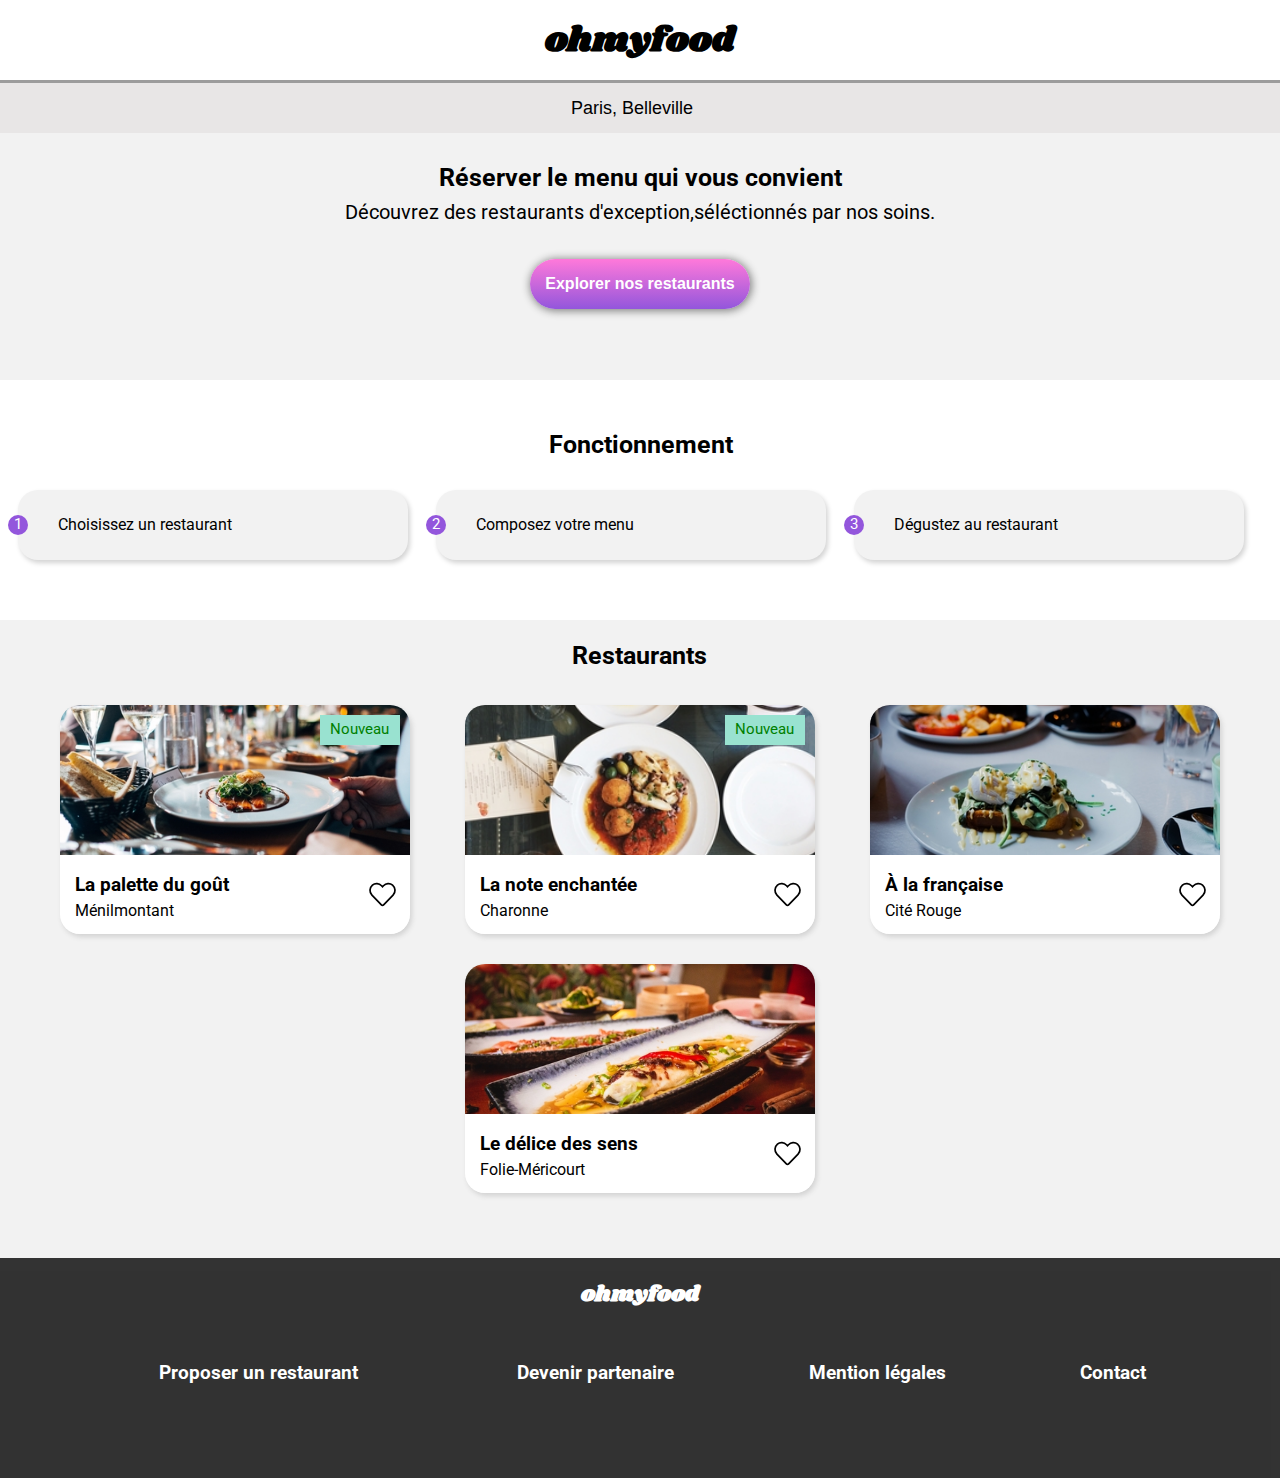
==== index.html @ 5692b126 "Remplacement des fichiers css mediaqueries pour optimisation" ====
<!DOCTYPE html>
<html lang="fr">
    <head>
        <meta charset="UTF-8">
        <link rel="stylesheet" media="all and (min-width: 300px) and (max-width: 480px)" href="css/styles.css">
        <link rel="stylesheet" media="all and (min-width: 481px)" href="css/others-screens.css">
        <link rel="stylesheet" href="https://use.fontawesome.com/releases/v5.15.3/css/all.css" integrity="sha384-SZXxX4whJ79/gErwcOYf+zWLeJdY/qpuqC4cAa9rOGUstPomtqpuNWT9wdPEn2fk" crossorigin="anonymous">
        <link rel="preconnect" href="https://fonts.googleapis.com">
        <link href="https://fonts.googleapis.com/css2?family=Shrikhand&display=swap" rel="stylesheet"> 
        <link href="https://fonts.googleapis.com/css2?family=Roboto:wght@300;400;500;700&family=Shrikhand&display=swap" rel="stylesheet">
        <meta http-equiv="X-UA-Compatible" content="IE=edge">
        <meta name="viewport" content="width=device-width, initial-scale=1.0">
        <title>ohmyfood</title>
    </head>
    <body>
        <div id="bloc-page">
            <div class="background-spinner">
                <div class="spinner">
                    <div class="dot-spinner"></div>
                </div>
            </div>
        <header>
            <div class="logo">
                <a href="index.html" class="header-logo">
                <h1>ohmyfood</h1>
                </a>
            </div>
        </header>
        <section class="search">
            <div class="search-city">
                <input type="search" value="Paris, Belleville" />
                <i class="fas fa-map-marker-alt"></i>
            </div>
            <div class="title">
                <h2>Réserver le menu qui vous convient</h2>
                <p>Découvrez des restaurants d'exception,séléctionnés par nos soins.</p>
            </div>
            <div class="explore">
                <input type="submit" value="Explorer nos restaurants" />
            </div>
        </section>
        <section class="function-contain">
            <div class="function">
                <h2>Fonctionnement</h2>
                <div class="function-steps">
                    <div class="function-step">
                        <div class="number">
                            1
                        </div>
                        <div class="icon">
                            <i class="fas fa-mobile-alt"></i>
                        </div>
                        <p class="text">
                            Choisissez un restaurant
                        </p>
                    </div>
                    <div class="function-step">
                        <div class="number">
                            2
                        </div>
                        <div class="icon">
                            <i class="fas fa-list"></i>
                        </div>
                        <p class="text">
                            Composez votre menu
                        </p>
                    </div>
                    <div class="function-step">
                        <div class="number">
                            3
                        </div>
                        <div class="icon">
                            <i class="fas fa-store"></i>
                        </div>
                        <p class="text">
                            Dégustez au restaurant
                        </p>
                    </div>
                </div>   
            </div>
        </section>
        <section class="restaurants">
            <h2 class="restaurants-title">Restaurants</h2>
            <div class="restaurants-cards">
                <a href="/menu/La-palette-du-goût.html">
                    <div class="restaurant-card">
                        <div class="restaurant-card-img">
                            <img src="images-resizing/La-palette-du-goût.jpg" alt="La palette du goût" />
                        </div>
                        <div class="new">
                            <p>Nouveau</p>
                        </div>
                        <div class="restaurant-bloc">
                            <div class="restaurant-info">
                                <h3 class="restaurant-name">La palette du goût</h3>
                                <p class="restaurant-city">Ménilmontant</p>
                            </div>
                            <div class="heart-icon">
                                <svg class="heart-main" xmlns="http://www.w3.org/2000/svg" viewBox="0 0 512 512">
                                    <path 
                                    d="M462.3 62.6C407.5 15.9 326 24.3 275.7 76.2L256 96.5l-19.7-20.3C186.1 24.3 104.5 15.9 49.7 62.6c-62.8 53.6-66.1 149.8-9.9 207.9l193.5 199.8c12.5 12.9 32.8 12.9 45.3 0l193.5-199.8c56.3-58.1 53-154.3-9.8-207.9z">     
                                    </path>
                                    <defs>
                                        <linearGradient id="mygradient">
                                            <stop offset="0%" stop-color="#FF79DA" />
                                            <stop offset="70%" stop-color="#9356DC" />
                                        </linearGradient>
                                    </defs>        
                                </svg>
                            </div>
                        </div>
                    </div>
                </a>
                <a href="/menu/La-note-enchantée.html">
                    <div class="restaurant-card">
                        <div class="restaurant-card-img">
                            <img src="images-resizing/La-note-enchantée.jpg" alt="La note enchantée" />
                        </div>
                        <div class="new">
                            <p>Nouveau</p>
                        </div>
                        <div class="restaurant-bloc">
                            <div class="restaurant-info">
                                <h3 class="restaurant-name">La note enchantée</h3>
                                <p class="restaurant-city">Charonne</p>
                            </div>
                            <div class="heart-icon">
                                <svg class="heart-main" xmlns="http://www.w3.org/2000/svg" viewBox="0 0 512 512">
                                    <path 
                                    d="M462.3 62.6C407.5 15.9 326 24.3 275.7 76.2L256 96.5l-19.7-20.3C186.1 24.3 104.5 15.9 49.7 62.6c-62.8 53.6-66.1 149.8-9.9 207.9l193.5 199.8c12.5 12.9 32.8 12.9 45.3 0l193.5-199.8c56.3-58.1 53-154.3-9.8-207.9z">     
                                    </path>
                                    <defs>
                                        <linearGradient id="mygradient">
                                            <stop offset="0%" stop-color="#FF79DA" />
                                            <stop offset="70%" stop-color="#9356DC" />
                                        </linearGradient>
                                    </defs>        
                                </svg>
                            </div>
                        </div>
                    </div>
                </a>
                <a href="/menu/A-la-française.html">
                    <div class="restaurant-card">
                        <div class="restaurant-card-img">
                            <img src="images-resizing/À-la-française.jpg" alt="A la française" />
                        </div>
                        <div class="restaurant-bloc">
                            <div class="restaurant-info">
                                <h3 class="restaurant-name">À la française</h3>
                                <p class="restaurant-city">Cité Rouge</p>
                            </div>
                            <div class="heart-icon">
                                <svg class="heart-main" xmlns="http://www.w3.org/2000/svg" viewBox="0 0 512 512">
                                    <path 
                                    d="M462.3 62.6C407.5 15.9 326 24.3 275.7 76.2L256 96.5l-19.7-20.3C186.1 24.3 104.5 15.9 49.7 62.6c-62.8 53.6-66.1 149.8-9.9 207.9l193.5 199.8c12.5 12.9 32.8 12.9 45.3 0l193.5-199.8c56.3-58.1 53-154.3-9.8-207.9z">     
                                    </path>
                                    <defs>
                                        <linearGradient id="mygradient">
                                            <stop offset="0%" stop-color="#FF79DA" />
                                            <stop offset="70%" stop-color="#9356DC" />
                                        </linearGradient>
                                    </defs>        
                                </svg>
                            </div>
                        </div>
                    </div>
                </a>
                <a href="/menu/Le-délice-des-sens.html">
                    <div class="restaurant-card">
                        <div class="restaurant-card-img">
                            <img src="images-resizing/Le-délice-des-sens.jpg" alt="Le délice des sens" />
                        </div>
                        <div class="restaurant-bloc">
                            <div class="restaurant-info">
                                <h3 class="restaurant-name">Le délice des sens</h3>
                                <p class="restaurant-city">Folie-Méricourt</p>
                            </div>
                            <div class="heart-icon">
                                <svg class="heart-main" xmlns="http://www.w3.org/2000/svg" viewBox="0 0 512 512">
                                    <path 
                                    d="M462.3 62.6C407.5 15.9 326 24.3 275.7 76.2L256 96.5l-19.7-20.3C186.1 24.3 104.5 15.9 49.7 62.6c-62.8 53.6-66.1 149.8-9.9 207.9l193.5 199.8c12.5 12.9 32.8 12.9 45.3 0l193.5-199.8c56.3-58.1 53-154.3-9.8-207.9z">     
                                    </path>
                                    <defs>
                                        <linearGradient id="mygradient">
                                            <stop offset="0%" stop-color="#FF79DA" />
                                            <stop offset="70%" stop-color="#9356DC" />
                                        </linearGradient>
                                    </defs>        
                                </svg>
                            </div>
                        </div>
                    </div>
                </a>
            </div>
        </section>
        <footer>
            <a href="index.html" class="header-logo"><h3>ohmyfood</h3></a>
            <div class="footer-bloc-links">
                <div class="footer-bloc-link">
                    <h3 class="footer-bloc-link-title"><a href="#">Proposer un restaurant</a></h3>
                    <i class="fas fa-utensils"></i>
                </div>
                <div class="footer-bloc-link">
                    <h3 class="footer-bloc-link-title"><a href="#">Devenir partenaire</a></h3>
                    <i class="fas fa-hands-helping"></i>
                </div>
                <div class="footer-bloc-link">
                    <h3 class="legal-notice"><a href="#">Mention légales</a></h3>
                </div>
                <div class="footer-bloc-link">
                    <h3 class="contact"><a href="mailto:contact@ohmyfood.com">Contact</a></h3>
                </div>
            </div>
        </footer>
        </div>
    </body>
</html>
---- css/styles.css ----
@media all and (min-width: 300px) and (max-width: 480px) {

    body {

        margin: 0;
    }

    body a {

        text-decoration: none;
        color: black
    }
    
/* SPINNER */

    .background-spinner {

    width: 100%;
    height: 100%;
    background: white;
    margin:  auto;
    position: fixed;
    top: 0; bottom: 0; right: 0; left: 0;
    z-index: 2;
    animation: background-spinner 2s linear;
    visibility: hidden;
    }

    .spinner{
    
    border: 10px solid transparent;
    border-top: 10px solid #9356DC;
    border-bottom: 10px  solid #FF79DA;
    border-radius: 50%;
    margin: auto;
    width: 100px;
    height: 100px;
    position: fixed;
    left: 0; right: 0; bottom: 0; top: 0;
    animation: rotate 1.5s linear infinite;
    opacity: 1;
}

    .dot-spinner {

    border: 10px solid #99E2D0;
    background-color: #99E2D0;
    width: 1px;
    height: 1px;
    border-radius: 50%;
    margin: auto;
    position: fixed;
    left: 0; right: 0; top: 0; bottom: 0;
}

    @keyframes background-spinner {
    0%{
        visibility: visible;
        opacity: 0.9;
    }

    50%{
        visibility: visible;
        opacity: 0.9;
    }
    
    100%{
        visibility: hidden;
        opacity: 0;
    }  
}

    @keyframes rotate {
    0%{
        opacity: 1;
        transform: rotate(0deg);
    }

    100% {
        opacity: 1;
        transform: rotate(360deg);
    }
    }

/* HEADER */

    #bloc-page {

        font-family: "Roboto" , sans-serif;
    }

    .logo {

        width: 100%;
        height: 80px;
        display: flex;
        justify-content: center;
        align-items: center;
    }

    .logo a {

        text-decoration: none;
    }
    
    .logo h1 {

        font-family: 'Shrikhand', cursive;
        color: black;
        text-decoration: none;
    }

/* SECTION TITRE */

    .search {

        background-color: #f2f2f2;
        height: 300px;
    }

    .search-city {
        background-color: #e8e6e6;
        display: flex;
        justify-content: center;
        height: 40px;
        border-top: inset 3px #f0f0f0;
    }

    .search-city input {

        background-color: #e8e6e6;
        width: 35%;
        text-align: center;
        border: none;
    }

    .search-city i {

        display: flex;
        align-items: center;
        order: -1;
    }

    .title {

        text-align: center;
        margin-top: 30px;
    }

    .title h2, .title p {

        margin: 8px;
    }

    .explore {

        height: 80px;
        margin-top: 20px;
        display: flex;
        justify-content: center;
        align-items: center;
    }
    
    .explore input {

        width: 220px;
        height: 50px;
        border-radius: 30px;
        background: linear-gradient(180deg, #ff79da 0%, #9356dc 100%);
        color: white;
        font-size: 16px;
        font-weight: 600;
        box-shadow: 1px 1px 8px 1px grey; 
        border: none;
        cursor: pointer;
    }

    .explore input:hover {

        opacity: 85%;
        box-shadow: 1px 1px 15px 1px lightslategray;
        animation: shadow 0.5s ease-in both;
    }

/* Functions */

    .function {

        display: flex;
        flex-direction: column;
        align-items: center;
        margin-top: 50px;
    }

    .function h2 {

        width: 90%;
        padding-left: 20px;
    }

    .function-steps {

        display: flex;
        flex-direction: column;
        width: 98%;
    }

    .function-step {

        background-color: #f2f2f2;
        display: flex;
        justify-content: flex-start;
        align-items: center;
        margin: 10px 10px 10px 18px;
        border-radius: 20px;
        width: 90%;
        height: 70px;
        box-shadow: 2px 3px 5px lightgray;
    }
    
    .function-step:hover {

        background-color: #efe3ff;
        opacity: 80%;
        box-shadow: 1px 1px 15px 1px lightslategray;
        animation: shadow 0.5s ease-in both;  
    }

    @keyframes shadow {

        0% {

            box-shadow: 0 0 0 0 rgba(0, 0, 0, 0);
        }

        100% {

            box-shadow: 0 0 20px 0px lightslategray;
        }
        
    }

    .function-step:hover > .icon {

        color: #9356DC;
    }

    .text {

        display: flex;
        font-size: 16px;
    }

    .number {

        display: flex;
        justify-content: center;
        margin-right: 15px;
        margin-left: -10px;
        background-color: #9356DC;
        color: white;
        font-size: 15px;
        border-radius: 200px;
        height: 20px;
        width: 20px;
    }

    .icon {

        display: flex;
        align-items: center;
        margin-right: 15px;
    }


/* RESTAURANTS */

    .restaurants {

        display: flex;
        flex-direction: column;
        align-items: center;
        background-color: #f2f2f2;
        margin-top: 50px;
    }

    .restaurants-title {
 
        padding: 50px 0px 20px 20px;
        margin-bottom: 0;
        width: 295px;
    }

    .restaurants-cards {

        height: 1100px;
        display: flex;
        flex-direction: column;
        align-items: center;
    }

    .restaurant-card {

        position: relative;
        margin: 15px 0px 15px 0px;
        border-radius: 20px;
        box-shadow: 2px 3px 5px lightgrey;
    }

    .restaurant-card:hover {

        box-shadow: 1px 1px 15px 3px #efe3ff;
        animation: shadow 0.5s ease-in both;
    }

    .new {

        position: absolute;
        z-index: 1;
        top: 10px;
        right: 10px;
        width: 80px;
        height: 30px;
        background-color: #99E2D0;
        color: green;
    }

    .new p {

        display: flex;
        justify-content: center;
        margin: 0;
        padding: 5px;
        font-size: 15px;
    }

    .restaurant-card-img {

        width: 280px;
    }

    .restaurant-card-img img {

        width: 280px;
        height: 150px;
        border-top-left-radius: 20px;
        border-top-right-radius: 20px;
        object-fit: cover;

    }

    .restaurant-bloc {

        background-color: white;
        width: 280px;
        height: 80px;
        margin: -5px 0px 15px 0px;
        display: flex;
        justify-content: space-between;
        border-bottom-left-radius: 20px;
        border-bottom-right-radius: 20px;
    }

    .restaurant-info {

        padding-top: 15px;
        padding-left: 10px;
    }

    .restaurant-name {

        margin: 5px 0px 5px 5px;
    }

    .restaurant-city {

        margin: 0px 0px 0px 5px;
    }

    .heart-icon {

        display: flex;
        align-items: center;
        margin-right: 15px;
        fill: transparent;
        stroke: black;
        stroke-width: 35;
        cursor: pointer;
        position: relative;
    }

    svg {

        overflow: visible;
        width: 25px;
    }

    .heart-main:hover path {
        animation: stroke-color-animation 0.6s ease-in both;
    }

    @keyframes stroke-color-animation {
        
        0% {
            stroke: 100%;
            stroke-opacity: 1;
        }

        25%{
            stroke: 75%;
            transform: scale(1);
            stroke-opacity: 0.75;
        }
        
        50%{
            stroke: 50%;
            transform: scale(1);
            stroke-opacity: 0.5;
        }

        75% {
            stroke: 25%;
            transform: scale(1);
            stroke-opacity: 0.25;
        }

        100% {
            stroke: 0%;
            transform: scale(1);
            stroke-opacity: 0;
            fill: url(#mygradient)
        }
    }

/* FOOTER */

    footer {

        height: 220px;
        background-color: black;
        opacity: 80%;
    }

    footer a {

        color: white;
        text-decoration: none;
    }

    footer .header-logo h3 {

        margin-top: 0;
        padding-left: 25px;
        padding-top: 20px;
        font-family: 'Shrikhand', cursive;
    }

    .footer-bloc-links {

        padding-left: 25px;
        line-height: 2em;
    }

    .footer-bloc-link {

        display: flex;
    }

    .footer-bloc-link h3 {

        margin: 0;
    }

    .footer-bloc-link i {

        width: 25px;
        display: flex;
        align-items: center;
        color: white;
        order: -1;
    }

    .footer-bloc-link .fa-hands-helping {

        font-size: 14px;
    }
}
---- css/others-screens.css ----
@media all and (min-width: 481px) {

    body {

        margin: 0;
    }

    body a {

        text-decoration: none;
        color: black
    }


    .background-spinner {

        width: 100%;
        height: 100%;
        background: white;
        margin:  auto;
        position: fixed;
        top: 0; bottom: 0; right: 0; left: 0;
        z-index: 2;
        animation: background-spinner 2s linear;
        visibility: hidden;
    }
    
    .spinner{
        
        border: 10px solid transparent;
        border-top: 10px solid #9356DC;
        border-bottom: 10px  solid #FF79DA;
        border-radius: 50%;
        margin: auto;
        width: 100px;
        height: 100px;
        position: fixed;
        left: 0; right: 0; bottom: 0; top: 0;
        animation: rotate 1.5s linear infinite;
        opacity: 1;
    }
    
    .dot-spinner {
    
        border: 10px solid #99E2D0;
        background-color: #99E2D0;
        width: 1px;
        height: 1px;
        border-radius: 50%;
        margin: auto;
        position: fixed;
        left: 0; right: 0; top: 0; bottom: 0;
    }
    
    @keyframes background-spinner {
        0%{
            visibility: visible;
            opacity: 0.9;
        }
    
        50%{
            visibility: visible;
            opacity: 0.9;
        }
        
        100%{
            visibility: hidden;
            opacity: 0;
        }  
    }
    
    @keyframes rotate {
        0%{
            opacity: 1;
            transform: rotate(0deg);
        }
    
        100% {
            opacity: 1;
            transform: rotate(360deg);
        }
    }

/* HEADER */

    #bloc-page {

        width: 100%;
        margin: 0;
        padding: 0;
        font-family: "Roboto" , sans-serif;
    }

    .logo {

        width: 100%;
        height: 80px;
        display: flex;
        justify-content: center;
        align-items: center;
    }

    .logo a {

        text-decoration: none;
    }
    
    .logo h1 {

        font-family: 'Shrikhand', cursive;
        color: black;
        text-decoration: none;
        font-size: 35px;
    }

/* SECTION TITRE */

    .search {

        background-color: #f2f2f2;
        height: 300px;
    }

    .search-city {
        background-color: #e8e6e6;
        display: flex;
        justify-content: center;
        height: 50px;
        border-top: inset 3px #f0f0f0;
    }

    .search-city input {

        background-color: #e8e6e6;
        width: 35%;
        text-align: center;
        border: none;
        font-size: 18px;
        width: auto;
    }

    .search-city i {

        display: flex;
        align-items: center;
        order: -1;
    }

    .title {

        text-align: center;
        margin-top: 30px;
    }

    .title h2 {

        margin: 8px;
        font-size: 25px;
    }

    .title p {

        margin: 8px;
        font-size: 20px;
    }

    .explore {

        height: 80px;
        margin-top: 20px;
        display: flex;
        justify-content: center;
        align-items: center;
    }
    
    .explore input {

        width: 220px;
        height: 50px;
        border-radius: 30px;
        background: linear-gradient(180deg, #ff79da 0% ,#9356dc);
        color: white;
        font-size: 16px;
        font-weight: 600;
        box-shadow: 1px 1px 8px 1px grey; 
        border: none;
        cursor: pointer;
    }

    .explore input:hover {

        opacity: 85%;
        box-shadow: 1px 1px 15px 1px lightslategray;
        animation: shadow 0.5s ease-in both;
    }

    @keyframes shadow {

        0% {

            box-shadow: 0 0 0 0 rgba(0, 0, 0, 0);
        }

        100% {

            box-shadow: 0 0 20px 0px lightslategray;
        }
        
    }
}


/* Functions */
@media all and (min-width: 480px) and (max-width: 1024px) {

    .function {

        margin-top: 50px;
    }

    .function h2 {

        width: 95%;
        display: flex;
        justify-content: center;
        padding-left: 20px;
        font-size: 25px;
    }

    .function-steps {

        width: 98%;
        display: flex;
        flex-direction: column;
        align-items: center;
    }

    .function-step {

        background-color: #f2f2f2;
        display: flex;
        justify-content: flex-start;
        align-items: center;
        margin: 10px 10px 10px 18px;
        border-radius: 20px;
        width: 90%;
        height: 70px;
        box-shadow: 2px 3px 5px lightgray;
    }

    .function-step:hover {

        background-color: #efe3ff;
        opacity: 80%;
        box-shadow: 1px 1px 15px 1px lightslategray;
        animation: shadow 0.5s ease-in both;
    }

    .function-step:hover > .icon {

        color: #9356DC;
    }

    .text {

        display: flex;
        font-size: 16px;
    }

    .number {

        display: flex;
        justify-content: center;
        margin-right: 15px;
        margin-left: -10px;
        background-color: #9356DC;
        color: white;
        font-size: 15px;
        border-radius: 200px;
        height: 20px;
        width: 20px;
    }

    .icon {

        display: flex;
        align-items: center;
        margin-right: 15px;
    }
}

@media all and (min-width: 1024px) {

    .function {

        margin-top: 50px;
    }

    .function h2 {

        width: 97%;
        display: flex;
        justify-content: center;
        padding-left: 20px;
        font-size: 25px;
    }

    .function-steps {

        width: 98%;
        display: flex;
        flex-direction: row;
        align-items: center;
    }

    .function-step {

        background-color: #f2f2f2;
        display: flex;
        justify-content: flex-start;
        align-items: center;
        margin: 10px 10px 10px 18px;
        border-radius: 20px;
        width: 90%;
        height: 70px;
        box-shadow: 2px 3px 5px lightgray;
    }

    .function-step:hover {

        background-color: #efe3ff;
        opacity: 80%;
        box-shadow: 1px 1px 15px 1px lightslategray;
        animation: shadow 0.5s ease-in both;
    }

    .function-step:hover > .icon {

        color: #9356DC;
    }

    .text {

        display: flex;
        font-size: 16px;
    }

    .number {

        display: flex;
        justify-content: center;
        margin-right: 15px;
        margin-left: -10px;
        background-color: #9356DC;
        color: white;
        font-size: 15px;
        border-radius: 200px;
        height: 20px;
        width: 20px;
    }

    .icon {

        display: flex;
        align-items: center;
        margin-right: 15px;
    } 
}

/* RESTAURANTS */

    .restaurants {

        display: flex;
        flex-direction: column;
        align-items: center;
        background-color: #f2f2f2;
        margin-top: 50px;
    }

    .restaurants-title {
 
        display: flex;
        justify-content: center;
        width: 98%;
        font-size: 25px;
    }

    .restaurants-cards {

        width: 95%;
        height: auto;
        margin-bottom: 50px;
        display: flex;
        flex-direction: row;
        flex-wrap: wrap;
        justify-content: space-around;
        align-items: center;
    }

    .restaurant-card {

        width: 350px;
        position: relative;
        margin: 15px 0px 15px 0px;
        border-radius: 20px;
        box-shadow: 2px 3px 5px lightgrey;
    }

    .restaurant-card:hover {

        box-shadow: 1px 1px 15px 3px #efe3ff;
        animation: shadow 0.5s ease-in both;
    }

    .new {

        position: absolute;
        z-index: 1;
        top: 10px;
        right: 10px;
        width: 80px;
        height: 30px;
        background-color: #99E2D0;
        color: green;
    }

    .new p {

        display: flex;
        justify-content: center;
        margin: 0;
        padding: 5px;
        font-size: 15px;
    }

    .restaurant-card-img {

        width: 350px;
    }

    .restaurant-card-img img {

        width: 350px;
        height: 150px;
        border-top-left-radius: 20px;
        border-top-right-radius: 20px;
        object-fit: cover;

    }

    .restaurant-bloc {

        background-color: white;
        width: 350px;
        height: 80px;
        margin: -5px 0px 15px 0px;
        display: flex;
        justify-content: space-between;
        border-bottom-left-radius: 20px;
        border-bottom-right-radius: 20px;
    }

    .restaurant-info {

        padding-top: 15px;
        padding-left: 10px;
    }

    .restaurant-name {

        margin: 5px 0px 5px 5px;
    }

    .restaurant-city {

        margin: 0px 0px 0px 5px;
    }

    .heart-icon {

        display: flex;
        align-items: center;
        margin-right: 15px;
        fill: transparent;
        stroke: black;
        stroke-width: 35;
        cursor: pointer;
        position: relative;
    }

    svg {

        overflow: visible;
        width: 25px;
    }

    .heart-main:hover path {
        animation: stroke-color-animation 0.6s ease-in both;
    }

    @keyframes stroke-color-animation {
        
        0% {
            stroke: 100%;
            stroke-opacity: 1;
        }

        25%{
            stroke: 75%;
            transform: scale(1);
            stroke-opacity: 0.75;
        }
        
        50%{
            stroke: 50%;
            transform: scale(1);
            stroke-opacity: 0.5;
        }

        75% {
            stroke: 25%;
            transform: scale(1);
            stroke-opacity: 0.25;
        }

        100% {
            stroke: 0%;
            transform: scale(1);
            stroke-opacity: 0;
            fill: url(#mygradient)
        }
    }

/* FOOTER */
    @media all and (min-width: 480px) {
    

    footer {

        width: 100%;
        height: 220px;
        background-color: black;
        opacity: 80%;
    }

    footer a {

        color: white;
        text-decoration: none;
    }

    footer .header-logo h3 {

        margin-top: 0;
        padding-left: 0;
        padding-top: 20px;
        display: flex;
        justify-content: center;
        font-size: 22px;
        font-family: 'Shrikhand', cursive;
    }

    .footer-bloc-links {

        padding-left: 0;
        line-height: 2em;
        display: flex;
        flex-direction: row;
        justify-content: space-evenly;
        align-items: center;
        height: 80px;
    }

    .footer-bloc-link {

        display: flex;
    }

    .footer-bloc-link h3 {

        margin: 0;
    }

    .footer-bloc-link i {

        width: 25px;
        display: flex;
        align-items: center;
        color: white;
        order: -1;
    }

    .footer-bloc-link .fa-hands-helping {

        font-size: 14px;
    }
}
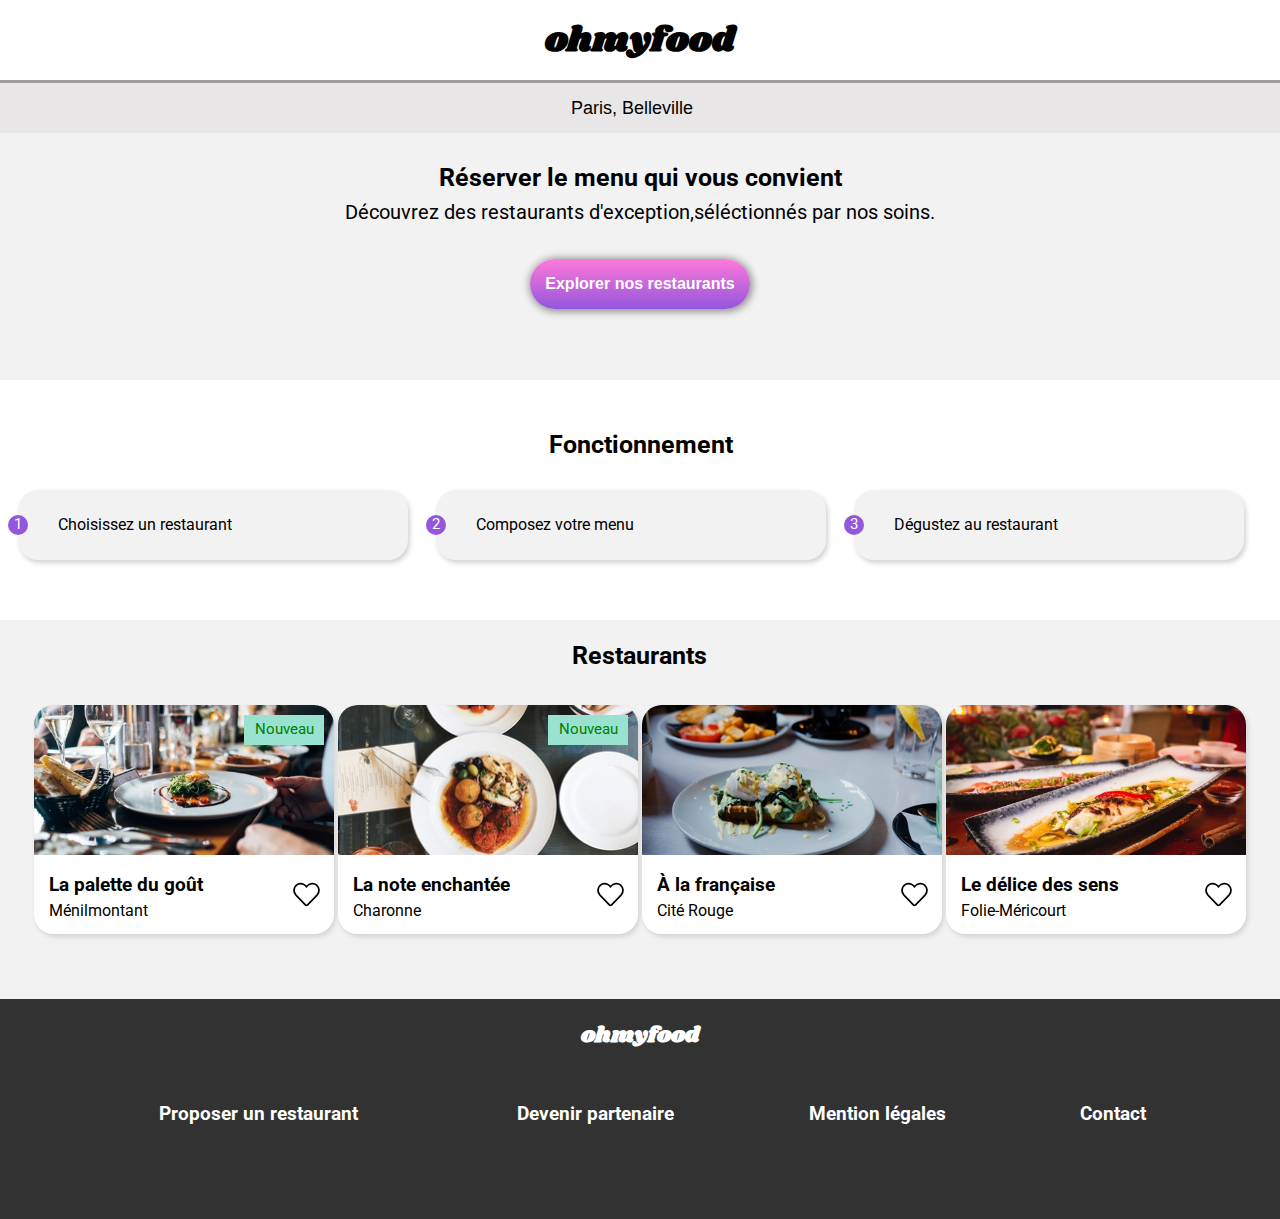
==== commit c6914127: "Modification des mediaqueries cassure à 480px sur page accueil" ====
--- a/index.html
+++ b/index.html
@@ -3,7 +3,7 @@
     <head>
         <meta charset="UTF-8">
         <link rel="stylesheet" media="all and (min-width: 300px) and (max-width: 480px)" href="css/styles.css">
-        <link rel="stylesheet" media="all and (min-width: 481px)" href="css/others-screens.css">
+        <link rel="stylesheet" media="all and (min-width: 480px)" href="css/others-screens.css">
         <link rel="stylesheet" href="https://use.fontawesome.com/releases/v5.15.3/css/all.css" integrity="sha384-SZXxX4whJ79/gErwcOYf+zWLeJdY/qpuqC4cAa9rOGUstPomtqpuNWT9wdPEn2fk" crossorigin="anonymous">
         <link rel="preconnect" href="https://fonts.googleapis.com">
         <link href="https://fonts.googleapis.com/css2?family=Shrikhand&display=swap" rel="stylesheet"> 
--- a/css/others-screens.css
+++ b/css/others-screens.css
@@ -1,4 +1,4 @@
-@media all and (min-width: 481px) {
+@media all and (min-width: 480px) {
 
     body {
 
@@ -400,7 +400,7 @@
 
     .restaurant-card {
 
-        width: 350px;
+        width: 300px;
         position: relative;
         margin: 15px 0px 15px 0px;
         border-radius: 20px;
@@ -436,12 +436,12 @@
 
     .restaurant-card-img {
 
-        width: 350px;
+        width: 300px;
     }
 
     .restaurant-card-img img {
 
-        width: 350px;
+        width: 300px;
         height: 150px;
         border-top-left-radius: 20px;
         border-top-right-radius: 20px;
@@ -452,7 +452,7 @@
     .restaurant-bloc {
 
         background-color: white;
-        width: 350px;
+        width: 300px;
         height: 80px;
         margin: -5px 0px 15px 0px;
         display: flex;
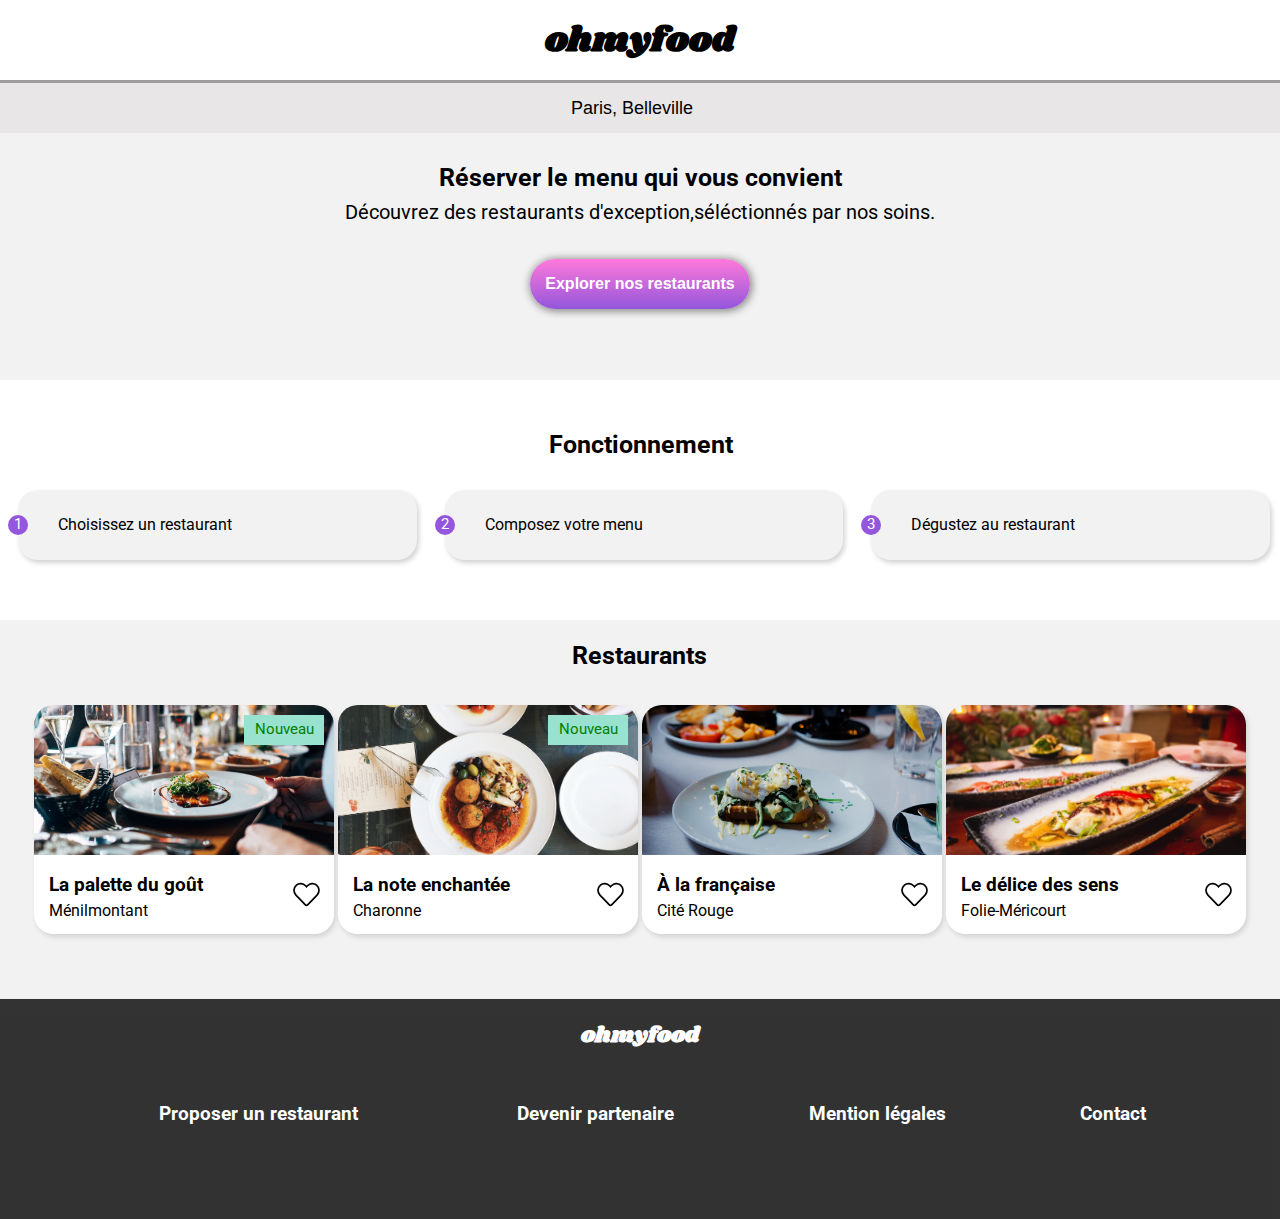
==== commit a4f2defc: "Modification des images pour une meilleure qualité en desktop et tablette et mise en forme des page " ====
--- a/index.html
+++ b/index.html
@@ -85,7 +85,7 @@
                 <a href="/menu/La-palette-du-goût.html">
                     <div class="restaurant-card">
                         <div class="restaurant-card-img">
-                            <img src="images-resizing/La-palette-du-goût.jpg" alt="La palette du goût" />
+                            <img src="images-resizing/La-palette-du-goût (2).jpg" alt="La palette du goût" />
                         </div>
                         <div class="new">
                             <p>Nouveau</p>
@@ -114,7 +114,7 @@
                 <a href="/menu/La-note-enchantée.html">
                     <div class="restaurant-card">
                         <div class="restaurant-card-img">
-                            <img src="images-resizing/La-note-enchantée.jpg" alt="La note enchantée" />
+                            <img src="images-resizing/La-note-enchantée (2).jpg" alt="La note enchantée" />
                         </div>
                         <div class="new">
                             <p>Nouveau</p>
@@ -143,7 +143,7 @@
                 <a href="/menu/A-la-française.html">
                     <div class="restaurant-card">
                         <div class="restaurant-card-img">
-                            <img src="images-resizing/À-la-française.jpg" alt="A la française" />
+                            <img src="images-resizing/À-la-française (2).jpg" alt="A la française" />
                         </div>
                         <div class="restaurant-bloc">
                             <div class="restaurant-info">
@@ -169,7 +169,7 @@
                 <a href="/menu/Le-délice-des-sens.html">
                     <div class="restaurant-card">
                         <div class="restaurant-card-img">
-                            <img src="images-resizing/Le-délice-des-sens.jpg" alt="Le délice des sens" />
+                            <img src="images-resizing/Le-délice-des-sens (2).jpg" alt="Le délice des sens" />
                         </div>
                         <div class="restaurant-bloc">
                             <div class="restaurant-info">
--- a/css/others-screens.css
+++ b/css/others-screens.css
@@ -307,7 +307,7 @@
 
     .function-steps {
 
-        width: 98%;
+        width: 100%;
         display: flex;
         flex-direction: row;
         align-items: center;
@@ -532,9 +532,63 @@
         }
     }
 
-/* FOOTER */
-    @media all and (min-width: 480px) {
-    
+    /* FOOTER */
+    
+@media all and (min-width: 480px) and (max-width: 630px) {
+
+    footer {
+
+        height: 220px;
+        background-color: black;
+        opacity: 80%;
+    }
+
+    footer a {
+
+        color: white;
+        text-decoration: none;
+    }
+
+    footer .header-logo h3 {
+
+        margin-top: 0;
+        padding-left: 25px;
+        padding-top: 20px;
+        font-family: 'Shrikhand', cursive;
+    }
+
+    .footer-bloc-links {
+
+        padding-left: 25px;
+        line-height: 2em;
+    }
+
+    .footer-bloc-link {
+
+        display: flex;
+    }
+
+    .footer-bloc-link h3 {
+
+        margin: 0;
+    }
+
+    .footer-bloc-link i {
+
+        width: 25px;
+        display: flex;
+        align-items: center;
+        color: white;
+        order: -1;
+    }
+
+    .footer-bloc-link .fa-hands-helping {
+
+        font-size: 14px;
+    }
+}
+
+@media all and (min-width: 630px) {
 
     footer {
 
@@ -595,4 +649,5 @@
 
         font-size: 14px;
     }
+    
 }
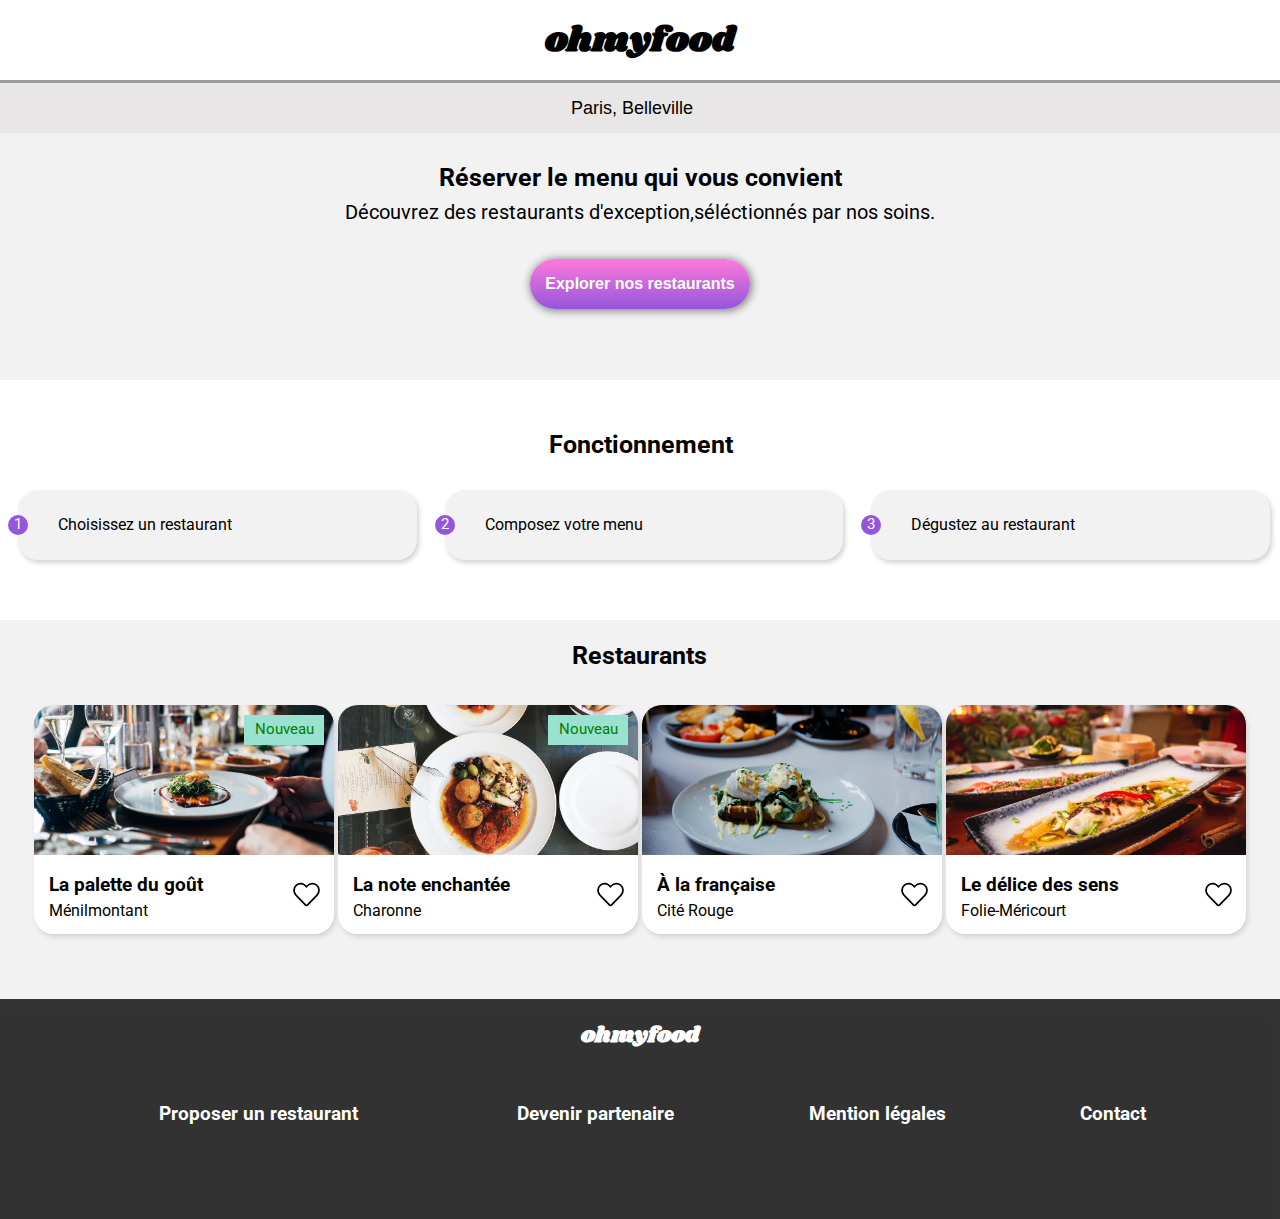
==== commit 8ffdd9d8: "Modification de la taille des images pour avoir une taille moins lourde et une meilleur qualité en v" ====
--- a/index.html
+++ b/index.html
@@ -82,10 +82,11 @@
         <section class="restaurants">
             <h2 class="restaurants-title">Restaurants</h2>
             <div class="restaurants-cards">
-                <a href="/menu/La-palette-du-goût.html">
-                    <div class="restaurant-card">
-                        <div class="restaurant-card-img">
-                            <img src="images-resizing/La-palette-du-goût (2).jpg" alt="La palette du goût" />
+                <div>
+                    <div class="restaurant-card">
+                        <a href="/menu/La-palette-du-goût.html">
+                        <div class="restaurant-card-img">
+                            <img src="images-resizing/La-palette-du-goût.jpg" alt="La palette du goût" />
                         </div>
                         <div class="new">
                             <p>Nouveau</p>
@@ -95,13 +96,14 @@
                                 <h3 class="restaurant-name">La palette du goût</h3>
                                 <p class="restaurant-city">Ménilmontant</p>
                             </div>
+                            </a>
                             <div class="heart-icon">
                                 <svg class="heart-main" xmlns="http://www.w3.org/2000/svg" viewBox="0 0 512 512">
                                     <path 
                                     d="M462.3 62.6C407.5 15.9 326 24.3 275.7 76.2L256 96.5l-19.7-20.3C186.1 24.3 104.5 15.9 49.7 62.6c-62.8 53.6-66.1 149.8-9.9 207.9l193.5 199.8c12.5 12.9 32.8 12.9 45.3 0l193.5-199.8c56.3-58.1 53-154.3-9.8-207.9z">     
                                     </path>
                                     <defs>
-                                        <linearGradient id="mygradient">
+                                        <linearGradient id="My-gradient">
                                             <stop offset="0%" stop-color="#FF79DA" />
                                             <stop offset="70%" stop-color="#9356DC" />
                                         </linearGradient>
@@ -110,11 +112,12 @@
                             </div>
                         </div>
                     </div>
-                </a>
-                <a href="/menu/La-note-enchantée.html">
-                    <div class="restaurant-card">
-                        <div class="restaurant-card-img">
-                            <img src="images-resizing/La-note-enchantée (2).jpg" alt="La note enchantée" />
+                </div>
+                <div>
+                    <div class="restaurant-card">
+                        <a href="/menu/La-note-enchantée.html">
+                        <div class="restaurant-card-img">
+                            <img src="images-resizing/La-note-enchantée.jpg" alt="La note enchantée" />
                         </div>
                         <div class="new">
                             <p>Nouveau</p>
@@ -124,74 +127,61 @@
                                 <h3 class="restaurant-name">La note enchantée</h3>
                                 <p class="restaurant-city">Charonne</p>
                             </div>
+                            </a>
                             <div class="heart-icon">
                                 <svg class="heart-main" xmlns="http://www.w3.org/2000/svg" viewBox="0 0 512 512">
                                     <path 
                                     d="M462.3 62.6C407.5 15.9 326 24.3 275.7 76.2L256 96.5l-19.7-20.3C186.1 24.3 104.5 15.9 49.7 62.6c-62.8 53.6-66.1 149.8-9.9 207.9l193.5 199.8c12.5 12.9 32.8 12.9 45.3 0l193.5-199.8c56.3-58.1 53-154.3-9.8-207.9z">     
                                     </path>
-                                    <defs>
-                                        <linearGradient id="mygradient">
-                                            <stop offset="0%" stop-color="#FF79DA" />
-                                            <stop offset="70%" stop-color="#9356DC" />
-                                        </linearGradient>
-                                    </defs>        
-                                </svg>
-                            </div>
-                        </div>
-                    </div>
-                </a>
-                <a href="/menu/A-la-française.html">
-                    <div class="restaurant-card">
-                        <div class="restaurant-card-img">
-                            <img src="images-resizing/À-la-française (2).jpg" alt="A la française" />
+                                </svg>
+                            </div>
+                        </div>
+                    </div>
+                </div>
+                <div>                
+                    <div class="restaurant-card">
+                        <a href="/menu/A-la-française.html">
+                        <div class="restaurant-card-img">
+                            <img src="images-resizing/À-la-française.jpg" alt="A la française" />
                         </div>
                         <div class="restaurant-bloc">
                             <div class="restaurant-info">
                                 <h3 class="restaurant-name">À la française</h3>
                                 <p class="restaurant-city">Cité Rouge</p>
                             </div>
-                            <div class="heart-icon">
-                                <svg class="heart-main" xmlns="http://www.w3.org/2000/svg" viewBox="0 0 512 512">
-                                    <path 
-                                    d="M462.3 62.6C407.5 15.9 326 24.3 275.7 76.2L256 96.5l-19.7-20.3C186.1 24.3 104.5 15.9 49.7 62.6c-62.8 53.6-66.1 149.8-9.9 207.9l193.5 199.8c12.5 12.9 32.8 12.9 45.3 0l193.5-199.8c56.3-58.1 53-154.3-9.8-207.9z">     
-                                    </path>
-                                    <defs>
-                                        <linearGradient id="mygradient">
-                                            <stop offset="0%" stop-color="#FF79DA" />
-                                            <stop offset="70%" stop-color="#9356DC" />
-                                        </linearGradient>
-                                    </defs>        
-                                </svg>
-                            </div>
-                        </div>
-                    </div>
-                </a>
-                <a href="/menu/Le-délice-des-sens.html">
-                    <div class="restaurant-card">
-                        <div class="restaurant-card-img">
-                            <img src="images-resizing/Le-délice-des-sens (2).jpg" alt="Le délice des sens" />
+                            </a>
+                            <div class="heart-icon">
+                                <svg class="heart-main" xmlns="http://www.w3.org/2000/svg" viewBox="0 0 512 512">
+                                    <path 
+                                    d="M462.3 62.6C407.5 15.9 326 24.3 275.7 76.2L256 96.5l-19.7-20.3C186.1 24.3 104.5 15.9 49.7 62.6c-62.8 53.6-66.1 149.8-9.9 207.9l193.5 199.8c12.5 12.9 32.8 12.9 45.3 0l193.5-199.8c56.3-58.1 53-154.3-9.8-207.9z">     
+                                    </path>  
+                                </svg>
+                            </div>
+                        </div>
+                    </div>
+                </div>
+                <div>
+                    <div class="restaurant-card">
+                        <a href="/menu/Le-délice-des-sens.html">
+                        <div class="restaurant-card-img">
+                            <img src="images-resizing/Le-délice-des-sens.jpg" alt="Le délice des sens" />
                         </div>
                         <div class="restaurant-bloc">
                             <div class="restaurant-info">
                                 <h3 class="restaurant-name">Le délice des sens</h3>
                                 <p class="restaurant-city">Folie-Méricourt</p>
                             </div>
+                            </a>
                             <div class="heart-icon">
                                 <svg class="heart-main" xmlns="http://www.w3.org/2000/svg" viewBox="0 0 512 512">
                                     <path 
                                     d="M462.3 62.6C407.5 15.9 326 24.3 275.7 76.2L256 96.5l-19.7-20.3C186.1 24.3 104.5 15.9 49.7 62.6c-62.8 53.6-66.1 149.8-9.9 207.9l193.5 199.8c12.5 12.9 32.8 12.9 45.3 0l193.5-199.8c56.3-58.1 53-154.3-9.8-207.9z">     
                                     </path>
-                                    <defs>
-                                        <linearGradient id="mygradient">
-                                            <stop offset="0%" stop-color="#FF79DA" />
-                                            <stop offset="70%" stop-color="#9356DC" />
-                                        </linearGradient>
-                                    </defs>        
-                                </svg>
-                            </div>
-                        </div>
-                    </div>
-                </a>
+                                </svg>
+                            </div>
+                        </div>
+                    </div>
+                </div>
             </div>
         </section>
         <footer>
--- a/css/styles.css
+++ b/css/styles.css
@@ -402,33 +402,28 @@
     @keyframes stroke-color-animation {
         
         0% {
-            stroke: 100%;
             stroke-opacity: 1;
         }
 
         25%{
-            stroke: 75%;
             transform: scale(1);
             stroke-opacity: 0.75;
         }
         
         50%{
-            stroke: 50%;
             transform: scale(1);
             stroke-opacity: 0.5;
         }
 
         75% {
-            stroke: 25%;
             transform: scale(1);
             stroke-opacity: 0.25;
         }
 
         100% {
-            stroke: 0%;
             transform: scale(1);
             stroke-opacity: 0;
-            fill: url(#mygradient)
+            fill: url(#My-gradient)
         }
     }
 
--- a/css/others-screens.css
+++ b/css/others-screens.css
@@ -502,33 +502,28 @@
     @keyframes stroke-color-animation {
         
         0% {
-            stroke: 100%;
             stroke-opacity: 1;
         }
 
         25%{
-            stroke: 75%;
             transform: scale(1);
             stroke-opacity: 0.75;
         }
         
         50%{
-            stroke: 50%;
             transform: scale(1);
             stroke-opacity: 0.5;
         }
 
         75% {
-            stroke: 25%;
             transform: scale(1);
             stroke-opacity: 0.25;
         }
 
         100% {
-            stroke: 0%;
             transform: scale(1);
             stroke-opacity: 0;
-            fill: url(#mygradient)
+            fill: url(#My-gradient)
         }
     }
 
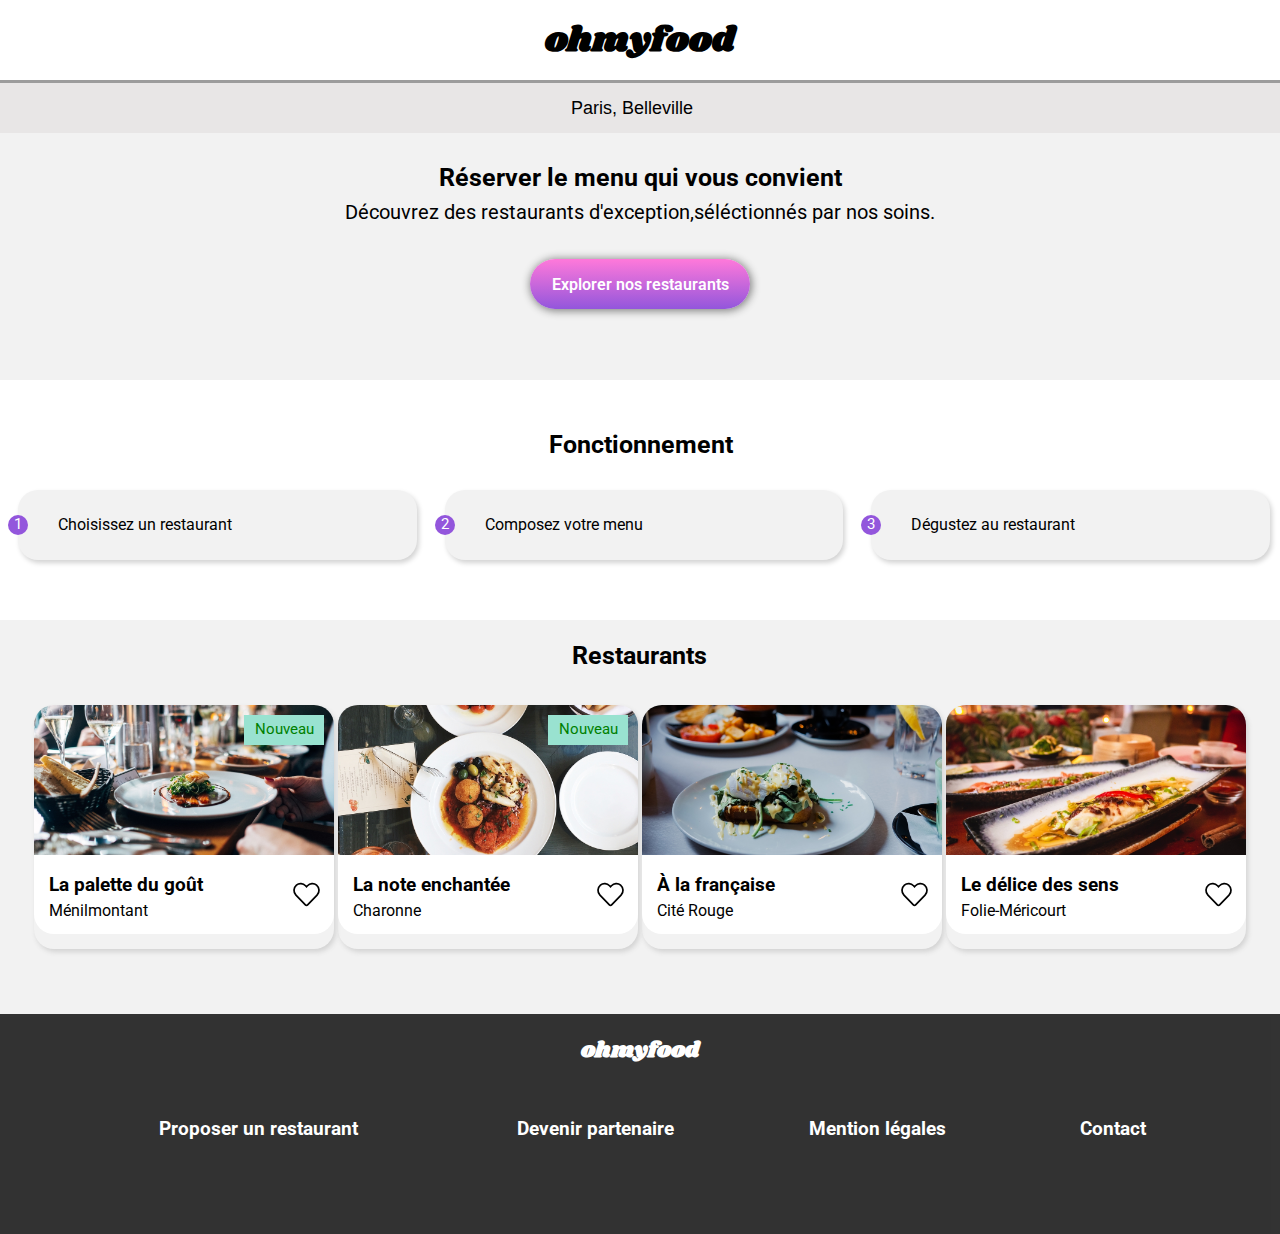
==== commit b003d6c4: "Correction des alertes W3C" ====
--- a/index.html
+++ b/index.html
@@ -2,7 +2,7 @@
 <html lang="fr">
     <head>
         <meta charset="UTF-8">
-        <link rel="stylesheet" media="all and (min-width: 300px) and (max-width: 480px)" href="css/styles.css">
+        <link rel="stylesheet" media="all and (min-width: 315px) and (max-width: 480px)" href="css/styles.css">
         <link rel="stylesheet" media="all and (min-width: 480px)" href="css/others-screens.css">
         <link rel="stylesheet" href="https://use.fontawesome.com/releases/v5.15.3/css/all.css" integrity="sha384-SZXxX4whJ79/gErwcOYf+zWLeJdY/qpuqC4cAa9rOGUstPomtqpuNWT9wdPEn2fk" crossorigin="anonymous">
         <link rel="preconnect" href="https://fonts.googleapis.com">
@@ -36,10 +36,12 @@
                 <p>Découvrez des restaurants d'exception,séléctionnés par nos soins.</p>
             </div>
             <div class="explore">
-                <input type="submit" value="Explorer nos restaurants" />
+                <a href="#">
+                    <p class="explore-text">Explorer nos restaurants</p>
+                </a>
             </div>
         </section>
-        <section class="function-contain">
+        <section id="function-contain">
             <div class="function">
                 <h2>Fonctionnement</h2>
                 <div class="function-steps">
@@ -82,9 +84,8 @@
         <section class="restaurants">
             <h2 class="restaurants-title">Restaurants</h2>
             <div class="restaurants-cards">
-                <div>
-                    <div class="restaurant-card">
-                        <a href="/menu/La-palette-du-goût.html">
+                <div class="restaurant-card">
+                    <a href="menu/La-palette-du-goût.html">
                         <div class="restaurant-card-img">
                             <img src="images-resizing/La-palette-du-goût.jpg" alt="La palette du goût" />
                         </div>
@@ -96,7 +97,6 @@
                                 <h3 class="restaurant-name">La palette du goût</h3>
                                 <p class="restaurant-city">Ménilmontant</p>
                             </div>
-                            </a>
                             <div class="heart-icon">
                                 <svg class="heart-main" xmlns="http://www.w3.org/2000/svg" viewBox="0 0 512 512">
                                     <path 
@@ -111,11 +111,10 @@
                                 </svg>
                             </div>
                         </div>
-                    </div>
-                </div>
-                <div>
-                    <div class="restaurant-card">
-                        <a href="/menu/La-note-enchantée.html">
+                    </a>
+                </div>
+                <div class="restaurant-card">
+                    <a href="menu/La-note-enchantée.html">
                         <div class="restaurant-card-img">
                             <img src="images-resizing/La-note-enchantée.jpg" alt="La note enchantée" />
                         </div>
@@ -127,7 +126,6 @@
                                 <h3 class="restaurant-name">La note enchantée</h3>
                                 <p class="restaurant-city">Charonne</p>
                             </div>
-                            </a>
                             <div class="heart-icon">
                                 <svg class="heart-main" xmlns="http://www.w3.org/2000/svg" viewBox="0 0 512 512">
                                     <path 
@@ -136,11 +134,10 @@
                                 </svg>
                             </div>
                         </div>
-                    </div>
-                </div>
-                <div>                
-                    <div class="restaurant-card">
-                        <a href="/menu/A-la-française.html">
+                    </a>
+                </div>               
+                <div class="restaurant-card">
+                    <a href="menu/A-la-française.html">
                         <div class="restaurant-card-img">
                             <img src="images-resizing/À-la-française.jpg" alt="A la française" />
                         </div>
@@ -149,7 +146,6 @@
                                 <h3 class="restaurant-name">À la française</h3>
                                 <p class="restaurant-city">Cité Rouge</p>
                             </div>
-                            </a>
                             <div class="heart-icon">
                                 <svg class="heart-main" xmlns="http://www.w3.org/2000/svg" viewBox="0 0 512 512">
                                     <path 
@@ -158,11 +154,10 @@
                                 </svg>
                             </div>
                         </div>
-                    </div>
-                </div>
-                <div>
-                    <div class="restaurant-card">
-                        <a href="/menu/Le-délice-des-sens.html">
+                    </a>
+                </div>
+                <div class="restaurant-card">
+                    <a href="menu/Le-délice-des-sens.html">
                         <div class="restaurant-card-img">
                             <img src="images-resizing/Le-délice-des-sens.jpg" alt="Le délice des sens" />
                         </div>
@@ -171,7 +166,6 @@
                                 <h3 class="restaurant-name">Le délice des sens</h3>
                                 <p class="restaurant-city">Folie-Méricourt</p>
                             </div>
-                            </a>
                             <div class="heart-icon">
                                 <svg class="heart-main" xmlns="http://www.w3.org/2000/svg" viewBox="0 0 512 512">
                                     <path 
@@ -180,7 +174,7 @@
                                 </svg>
                             </div>
                         </div>
-                    </div>
+                    </a>
                 </div>
             </div>
         </section>
--- a/css/styles.css
+++ b/css/styles.css
@@ -1,4 +1,4 @@
-@media all and (min-width: 300px) and (max-width: 480px) {
+@media all and (min-width: 315px) and (max-width: 480px) {
 
     body {
 
@@ -158,20 +158,21 @@
         margin-top: 20px;
         display: flex;
         justify-content: center;
-        align-items: center;
-    }
-    
-    .explore input {
+    }
+    
+    .explore-text {
 
         width: 220px;
         height: 50px;
+        display: flex;
+        justify-content: center;
+        align-items: center;
         border-radius: 30px;
         background: linear-gradient(180deg, #ff79da 0%, #9356dc 100%);
         color: white;
         font-size: 16px;
         font-weight: 600;
         box-shadow: 1px 1px 8px 1px grey; 
-        border: none;
         cursor: pointer;
     }
 
@@ -405,23 +406,11 @@
             stroke-opacity: 1;
         }
 
-        25%{
-            transform: scale(1);
-            stroke-opacity: 0.75;
-        }
-        
         50%{
-            transform: scale(1);
             stroke-opacity: 0.5;
         }
 
-        75% {
-            transform: scale(1);
-            stroke-opacity: 0.25;
-        }
-
         100% {
-            transform: scale(1);
             stroke-opacity: 0;
             fill: url(#My-gradient)
         }
--- a/css/others-screens.css
+++ b/css/others-screens.css
@@ -173,17 +173,19 @@
         align-items: center;
     }
     
-    .explore input {
+    .explore-text {
 
         width: 220px;
         height: 50px;
+        display: flex;
+        justify-content: center;
+        align-items: center;
         border-radius: 30px;
         background: linear-gradient(180deg, #ff79da 0% ,#9356dc);
         color: white;
         font-size: 16px;
         font-weight: 600;
         box-shadow: 1px 1px 8px 1px grey; 
-        border: none;
         cursor: pointer;
     }
 
